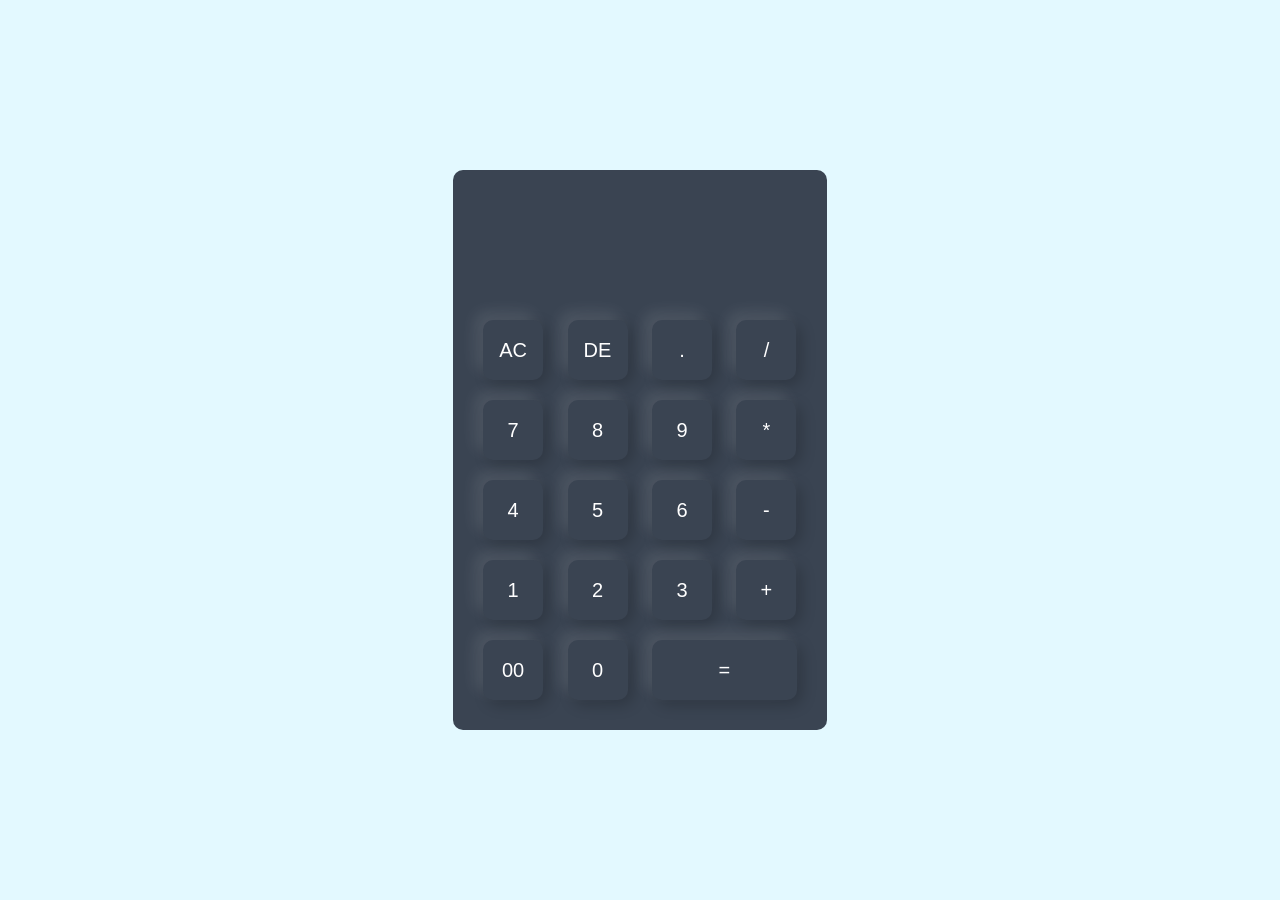
==== index.html @ f650f0d3 "Update index.html" ====
<!DOCTYPE html>
<html>
<head>

  <meta name="viewport" content="width=device-width, initial-scale=1.0">
  <title>Calc (slang for calculator)</title>
  <link rel="stylesheet" href="style.css">
  
</head>
<body>

<div class="container">
  <div class="calculator">
    <form>
      <div class="display">
        <input type="text" name="display">
      </div>
      <div>
        <input type="button" value="AC">
        <input type="button" value="DE">
        <input type="button" value=".">
        <input type="button" value="/">
      </div>
      <div>
        <input type="button" value="7" onclick="display.value += '7'"> <!-- + is for multiple clicks, without it, it will only register it once-->
        <input type="button" value="8">
        <input type="button" value="9">
        <input type="button" value="*">
      </div>
      <div>
        <input type="button" value="4">
        <input type="button" value="5">
        <input type="button" value="6">
        <input type="button" value="-">
      </div>
      <div>
        <input type="button" value="1">
        <input type="button" value="2">
        <input type="button" value="3">
        <input type="button" value="+">
      </div>
      <div>
        <input type="button" value="00">
        <input type="button" value="0">
        <input type="button" value="=" class="equal">
      </div>
    </form>
  </div>
</div>
  
</body>  
</html>
---- style.css ----
*{
  margin: 0;
  padding: 0;
  font-family: 'Poppins', sans-serif;
  box-sizing: border-box;
}

.container{
  width: 100%;
  height: 100vh;
  background: #e3f9ff;
  display: flex;
  align-items: center;
  justify-content: center;
}

.calculator{
  background: #3a4452;
  padding: 20px;
  border-radius: 10px;
}

.calculator form input{
  border: 0;
  outline: 0;
  width: 60px;
  height: 60px;
  border-radius: 10px;
  box-shadow: -8px -8px 15px rgba(255, 255, 255, 0.1), 5px 5px 15px rgba(0, 0, 0, 0.2);
  background: transparent;
  font-size: 20px;
  color: #fff;
  cursor: pointer;
  margin: 10px;
}

form .display{
  display: flex;
  justify-content:flex-end;
  margin: 20px 0;
}
form .display input{
  text-align: right;
  flex: 1;
  font-size: 45px;
  box-shadow: none;
}

form input.equal{
  width: 145px;
}
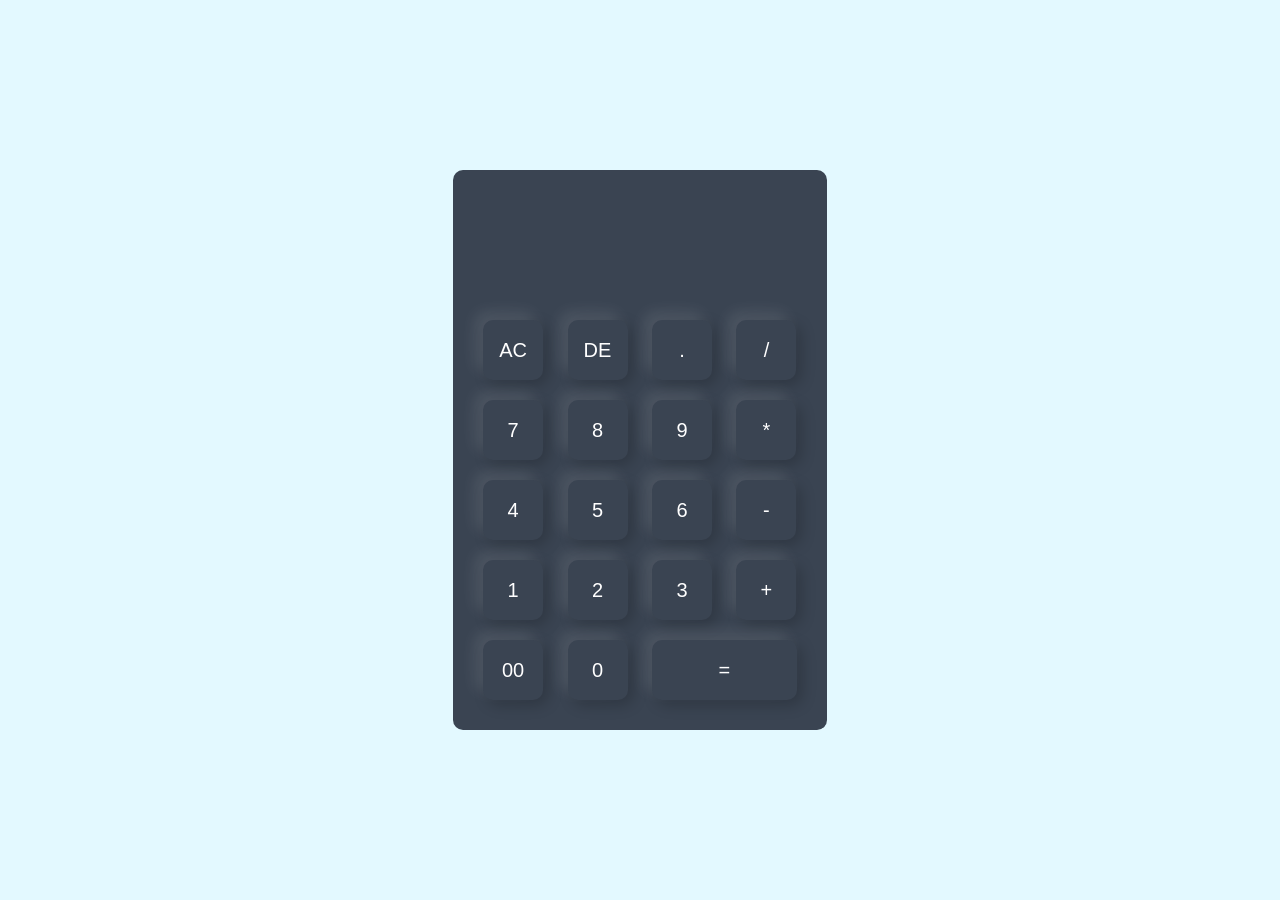
==== commit 5c74b389: "Update index.html" ====
--- a/index.html
+++ b/index.html
@@ -23,20 +23,20 @@
       </div>
       <div>
         <input type="button" value="7" onclick="display.value += '7'"> <!-- + is for multiple clicks, without it, it will only register it once-->
-        <input type="button" value="8">
-        <input type="button" value="9">
+        <input type="button" value="8" onclick="display.value += '8'">
+        <input type="button" value="9" onclick="display.value += '9'">
         <input type="button" value="*">
       </div>
       <div>
-        <input type="button" value="4">
-        <input type="button" value="5">
-        <input type="button" value="6">
+        <input type="button" value="4" onclick="display.value += '4'">
+        <input type="button" value="5" onclick="display.value += '5'">
+        <input type="button" value="6" onclick="display.value += '6'">
         <input type="button" value="-">
       </div>
       <div>
-        <input type="button" value="1">
-        <input type="button" value="2">
-        <input type="button" value="3">
+        <input type="button" value="1" onclick="display.value += '1'">
+        <input type="button" value="2" onclick="display.value += '2'">
+        <input type="button" value="3" onclick="display.value += '3'">
         <input type="button" value="+">
       </div>
       <div>
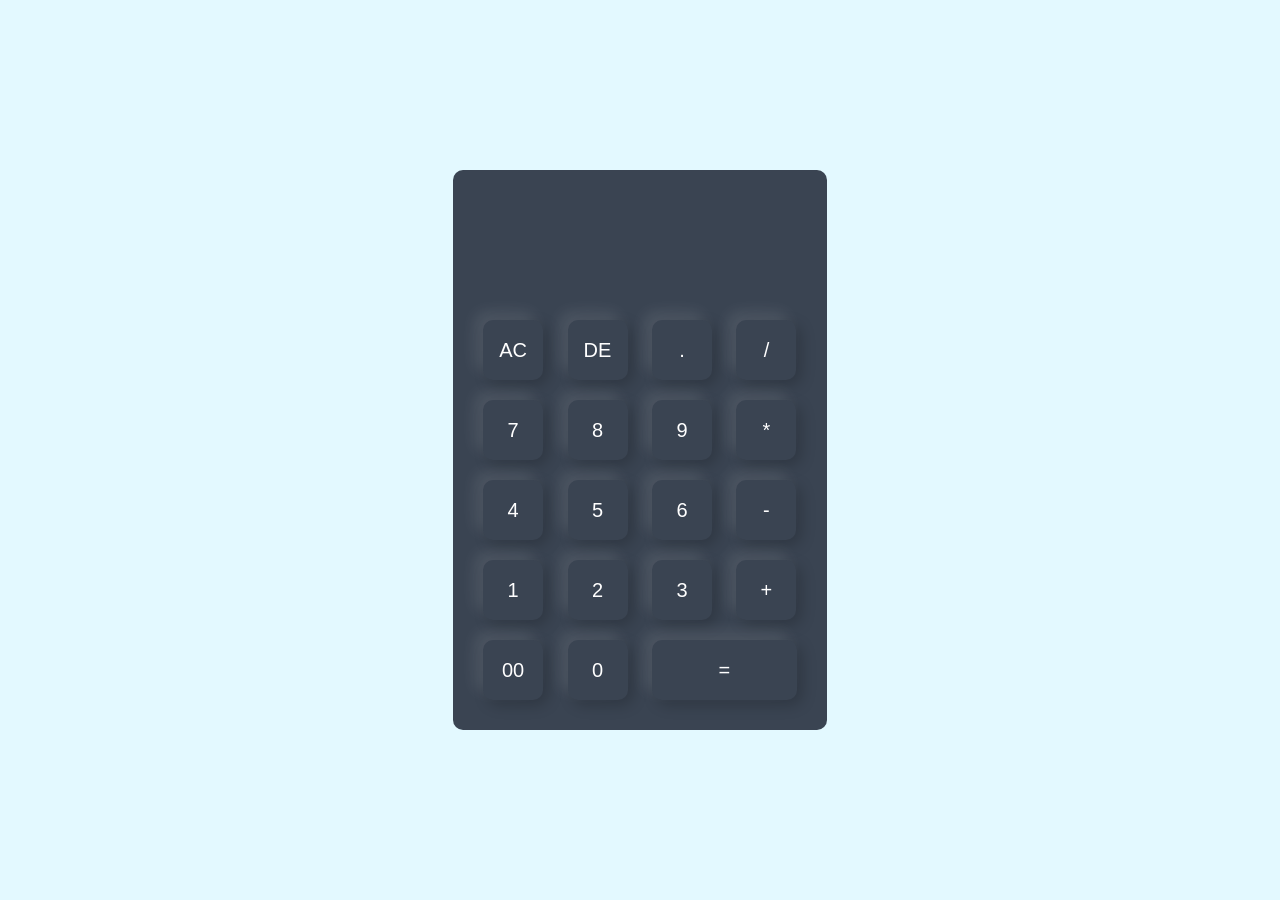
==== commit 31225d6b: "Update index.html" ====
--- a/index.html
+++ b/index.html
@@ -25,23 +25,23 @@
         <input type="button" value="7" onclick="display.value += '7'"> <!-- + is for multiple clicks, without it, it will only register it once-->
         <input type="button" value="8" onclick="display.value += '8'">
         <input type="button" value="9" onclick="display.value += '9'">
-        <input type="button" value="*">
+        <input type="button" value="*" onclick="display.value += '*'">
       </div>
       <div>
         <input type="button" value="4" onclick="display.value += '4'">
         <input type="button" value="5" onclick="display.value += '5'">
         <input type="button" value="6" onclick="display.value += '6'">
-        <input type="button" value="-">
+        <input type="button" value="-" onclick="display.value += '-'">
       </div>
       <div>
         <input type="button" value="1" onclick="display.value += '1'">
         <input type="button" value="2" onclick="display.value += '2'">
         <input type="button" value="3" onclick="display.value += '3'">
-        <input type="button" value="+">
+        <input type="button" value="+" onclick="display.value += '+'">
       </div>
       <div>
-        <input type="button" value="00">
-        <input type="button" value="0">
+        <input type="button" value="00" onclick="display.value += '00'">
+        <input type="button" value="0" onclick="display.value += '0'">
         <input type="button" value="=" class="equal">
       </div>
     </form>
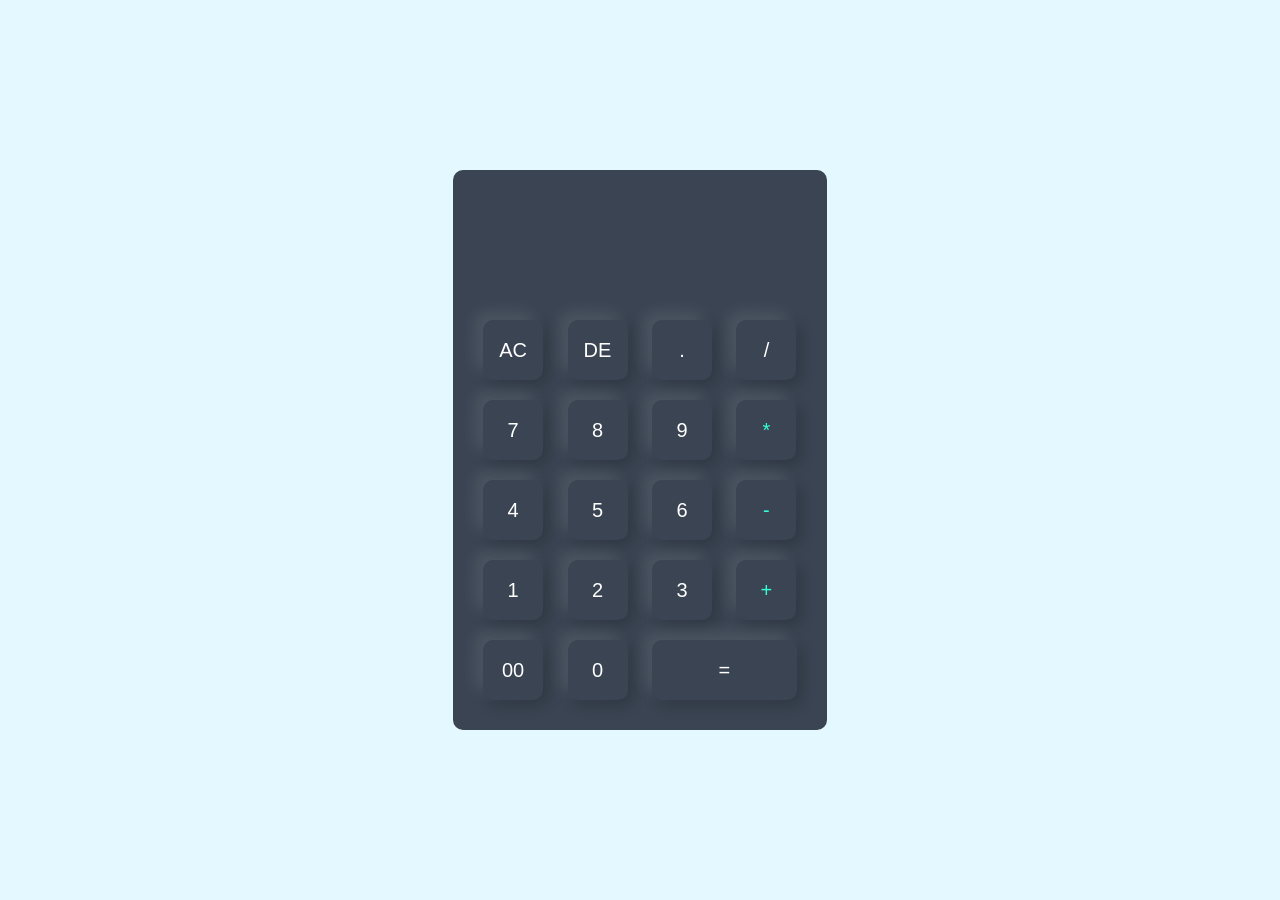
==== commit df6b584a: "Update index.html" ====
--- a/index.html
+++ b/index.html
@@ -16,33 +16,33 @@
         <input type="text" name="display">
       </div>
       <div>
-        <input type="button" value="AC">
-        <input type="button" value="DE">
-        <input type="button" value=".">
-        <input type="button" value="/">
+        <input type="button" value="AC" onclick="display.value = ''">
+        <input type="button" value="DE"  onclick="display.value = display.value.toString().slice(0,-1)">
+        <input type="button" value="." onclick="display.value += '.'">
+        <input type="button" value="/" onclick="display.value += '/'">
       </div>
       <div>
-        <input type="button" value="7" onclick="display.value += '7'"> <!-- + is for multiple clicks, without it, it will only register it once-->
+        <input type="button" value="7" onclick="display.value += '7'">
         <input type="button" value="8" onclick="display.value += '8'">
         <input type="button" value="9" onclick="display.value += '9'">
-        <input type="button" value="*" onclick="display.value += '*'">
+        <input type="button" value="*" onclick="display.value += '*'" class="operator">
       </div>
       <div>
         <input type="button" value="4" onclick="display.value += '4'">
         <input type="button" value="5" onclick="display.value += '5'">
         <input type="button" value="6" onclick="display.value += '6'">
-        <input type="button" value="-" onclick="display.value += '-'">
+        <input type="button" value="-" onclick="display.value += '-'" class="operator">
       </div>
       <div>
         <input type="button" value="1" onclick="display.value += '1'">
         <input type="button" value="2" onclick="display.value += '2'">
         <input type="button" value="3" onclick="display.value += '3'">
-        <input type="button" value="+" onclick="display.value += '+'">
+        <input type="button" value="+" onclick="display.value += '+'" class="operator">
       </div>
       <div>
         <input type="button" value="00" onclick="display.value += '00'">
         <input type="button" value="0" onclick="display.value += '0'">
-        <input type="button" value="=" class="equal">
+        <input type="button" value="=" onclick="display.value = eval(display.value)" class="equal">
       </div>
     </form>
   </div>
--- a/style.css
+++ b/style.css
@@ -49,3 +49,7 @@
 form input.equal{
   width: 145px;
 }
+
+form input.operator{
+  color: #33ffd8;
+}
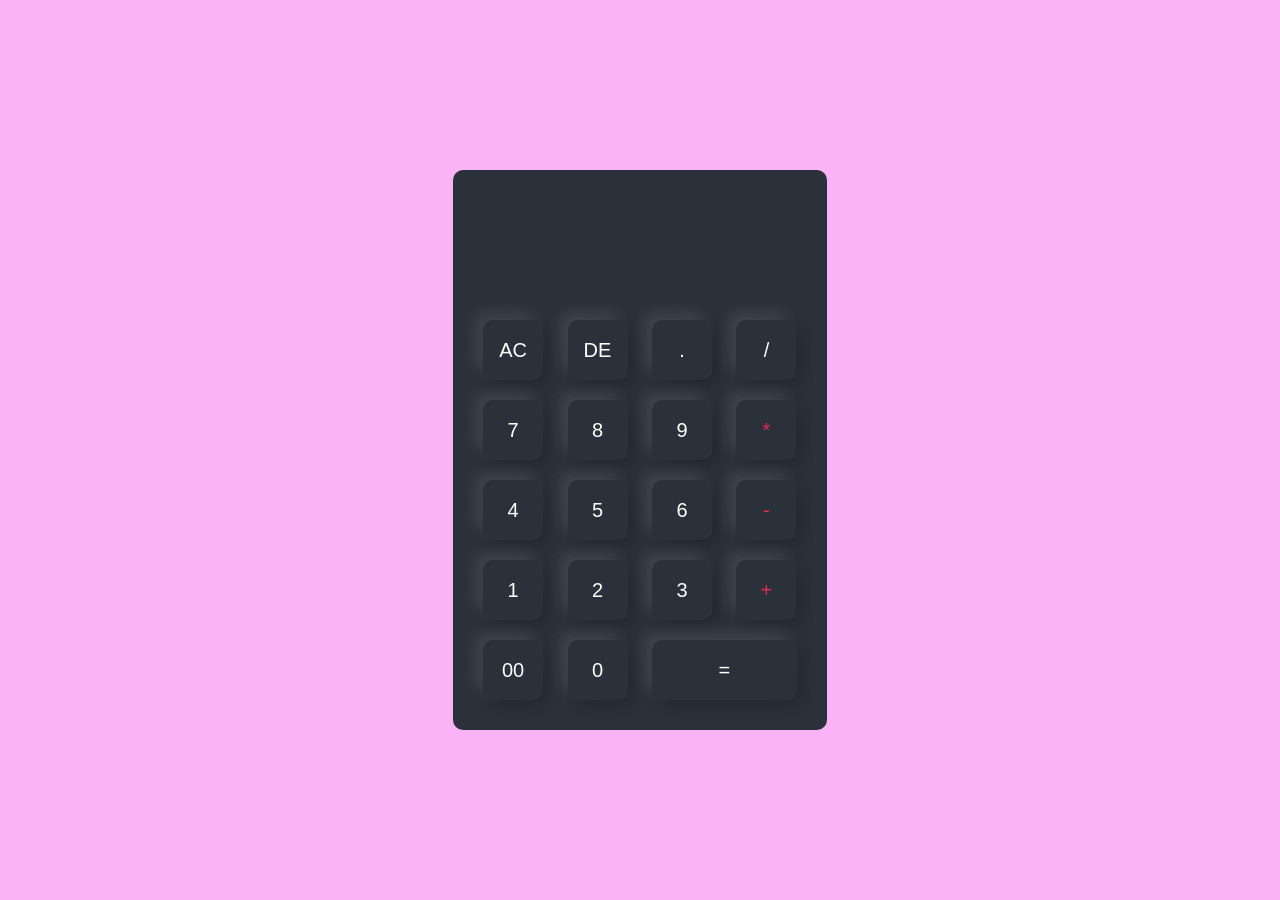
==== commit 564184bd: "Update index.html" ====
--- a/index.html
+++ b/index.html
@@ -3,7 +3,7 @@
 <head>
 
   <meta name="viewport" content="width=device-width, initial-scale=1.0">
-  <title>Calc (slang for calculator)</title>
+  <title>Calculator</title>
   <link rel="stylesheet" href="style.css">
   
 </head>
--- a/style.css
+++ b/style.css
@@ -8,14 +8,14 @@
 .container{
   width: 100%;
   height: 100vh;
-  background: #e3f9ff;
+  background: #fab4f6;
   display: flex;
   align-items: center;
   justify-content: center;
 }
 
 .calculator{
-  background: #3a4452;
+  background: #2a313b;
   padding: 20px;
   border-radius: 10px;
 }
@@ -51,5 +51,5 @@
 }
 
 form input.operator{
-  color: #33ffd8;
+  color: #e6294f;
 }
